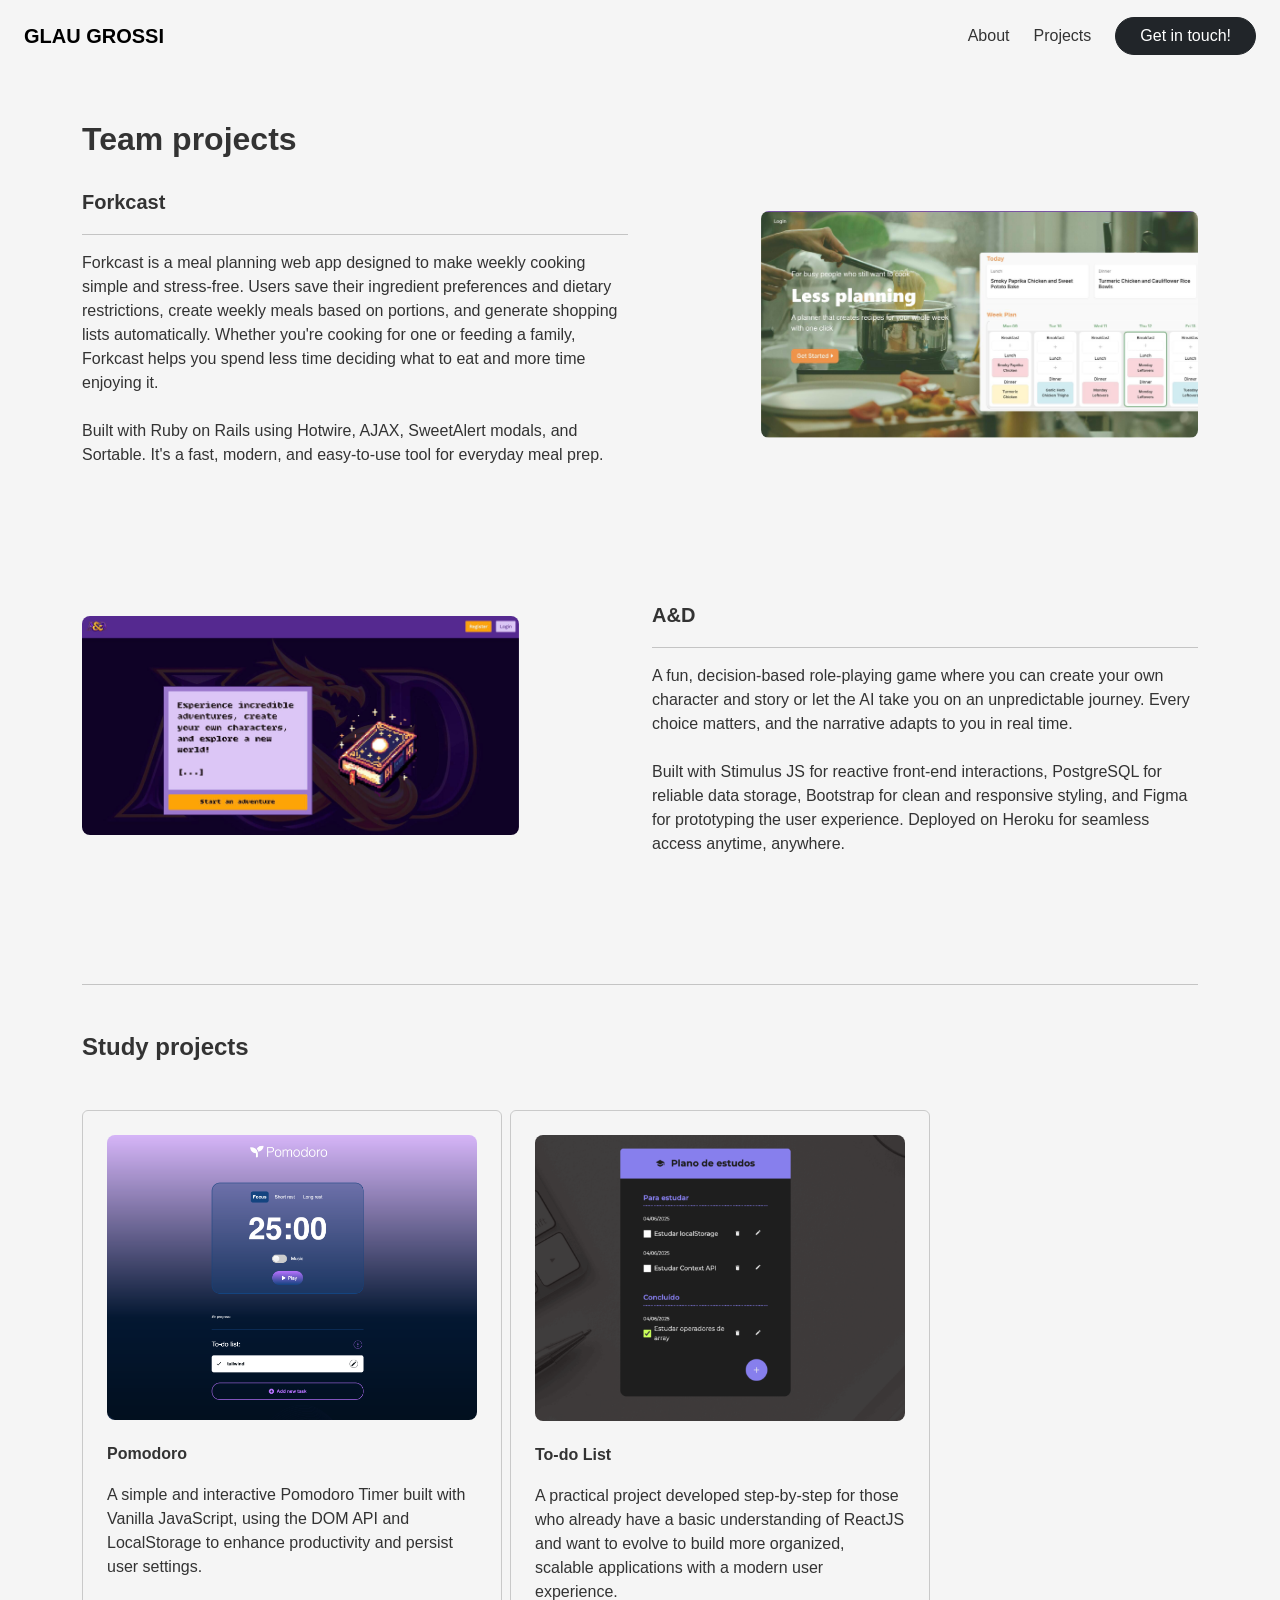
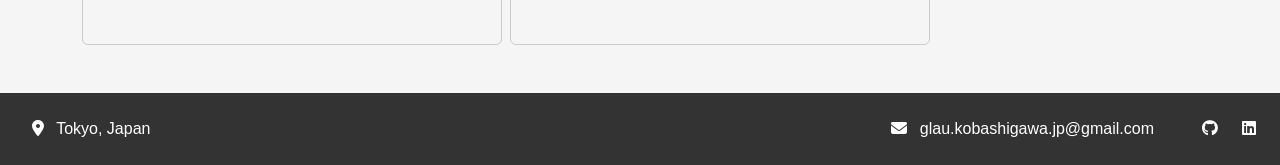
==== projects.html @ 1fcfff51 "profile update" ====
<!doctype html>
<html lang="en">
  <head>
    <meta charset="UTF-8" />
    <meta name="viewport" content="width=device-width, initial-scale=1.0" />
    <title>Glau Grossi</title>

    <link
      href="https://cdn.jsdelivr.net/npm/bootstrap@5.3.0/dist/css/bootstrap.min.css"
      rel="stylesheet"
    />

    <link
      rel="stylesheet"
      href="https://cdnjs.cloudflare.com/ajax/libs/font-awesome/6.5.0/css/all.min.css"
    />

    <link rel="stylesheet" href="style.css" />
  </head>

  <body>
    <nav class="navbar navbar-expand-lg px-4 py-3">
      <a class="navbar-brand fw-bold" href="index.html">GLAU GROSSI</a>

      <div class="ms-auto d-flex align-items-center gap-4">
        <a href="index.html" class="nav-link nav-hover">About</a>
        <a href="projects.html" class="nav-link nav-hover">Projects</a>
        <a
          href="mailto:glau.kobashigawa.jp@gmail.com"
          class="btn btn-dark rounded-pill px-4"
          >Get in touch!</a
        >
      </div>
    </nav>

    <div class="content">

      <section class="container py-5">
        <h2 class="mb-2 section-title">Team projects</h4>
        <a href="https://github.com/cledx/Forkcast" target="_blank">
          <div class="row align-items-center">
            <div class="col-md-6">
              <h5 class="mt-4 section-title">Forkcast</h5>
              <hr />
              <p class="mt-3">Forkcast is a meal planning web app designed to make weekly cooking simple and stress-free. Users save their ingredient preferences and dietary restrictions, create weekly meals based on portions, and generate shopping lists automatically. Whether you're cooking for one or feeding a family, Forkcast helps you spend less time deciding what to eat and more time enjoying it.
                <br/> <br/>Built with Ruby on Rails using Hotwire, AJAX, SweetAlert modals, and Sortable. It's a fast, modern, and easy-to-use tool for everyday meal prep.
              </p>
            </div>

            <div class="col-md-6 text-end">
                <img src="images/project-forkcast-img-preview.jpeg" class="img-preview" alt="project-preview" />
              </div>
          </div>
        </a>
      </section>

      <section class="container py-5">
        <a href="https://github.com/cledx/A_n_D" target="_blank">
        <div class="row align-items-center">
          <div class="col-md-6">
            <img src="images/AID-project-preview.jpeg" class="img-preview" alt="project-preview" />
          </div>
          <div class="col-md-6">
            <h5 class="mt-4 section-title">A&D</h5>
            <hr />
            <p class="mt-3">A fun, decision-based role-playing game where you can create your own character and story or let the AI take you on an unpredictable journey. Every choice matters, and the narrative adapts to you in real time.
              <br/><br/>Built with Stimulus JS for reactive front-end interactions, PostgreSQL for reliable data storage, Bootstrap for clean and responsive styling, and Figma for prototyping the user experience. Deployed on Heroku for seamless access anytime, anywhere.
            </p>
          </div>
        </div>
        </a>
      </section>

      <section class="container py-5">
        <hr>
        <h4 class="section-subtitle mt-5 mb-5">Study projects</h4>
        <div class="d-flex gap-2">
          <div class="card p-4">
            <a href="https://github.com/gkglau/Pomodoro" target="_blank">
              <div>
                <img src="images/pomodoro-preview.png" class="img-preview-card" alt="project-preview" />
              </div>
              <div>
                <h6 class="mt-4 section-title">Pomodoro</h6>
                <p class="mt-3">A simple and interactive Pomodoro Timer built with Vanilla JavaScript, using the DOM API and LocalStorage to enhance productivity and persist user settings.</p>
              </div>
            </a>
            </div>
          <div class="card p-4">
            <a href="https://github.com/gkglau/react-to-do-list" target="_blank">
              <div>
                <img src="images/to-do-list-preview.png" class="img-preview-card" alt="project-preview" />
              </div>
              <div>
                <h6 class="mt-4 section-title">To-do List</h6>
                <p class="mt-3">A practical project developed step-by-step for those who already have a basic understanding of ReactJS and want to evolve to build more organized, scalable applications with a modern user experience.</p>
              </div>
            </a>
            </div>
        </div>
      </section>
    </div>

    <footer class="footer py-4 px-4 d-flex justify-content-between">
      <span><i class="fa-solid fa-location-dot px-2"></i> Tokyo, Japan</span>
      <div class="d-flex gap-4">
        <a href="index.html" class="icon-link">
          <span class="px-4"
            ><i class="fa-solid fa-envelope px-2"></i>
            glau.kobashigawa.jp@gmail.com</span
          >
        </a>
        <a href="https://github.com/gkglau" class="icon-link" target="_blank">
          <span><i class="fa-brands fa-github"></i></span>
        </a>
        <a href="https://www.linkedin.com/in/glau-grossi/" class="icon-link">
          <span><i class="fa-brands fa-linkedin" target="_blank"></i></span>
        </a>
      </div>
    </footer>
  </body>
</html>
---- style.css ----
/* BASE */
body {
  background-color: #f5f5f5;
  font-family: "Arial", sans-serif;
  color: #333;
  display: flex;
  flex-direction: column;
  min-height: 100vh;
  margin: 0;
}
a {
  text-decoration: none;
  color: #333;
}
.nav-hover:hover {
  color: #e4b702;
  font-weight: 600;
}
.hero-title {
  font-size: 48px;
  font-weight: 900;
}

.info-bar {
  background: #333;
  color: white;
  padding: 10px 15px;
  font-size: 14px;
  width: 400px;
}

.section-title {
  font-weight: 700;
  margin-bottom: 20px;
}
.section-subtitle {
  font-weight: 600;
  margin-bottom: 20px;
}
.content {
  flex: 1;
}
.img-preview {
  width: 80%;
  border-radius: 8px;
}
.card {
  width: 420px;
  background: none;
}
.img-preview-card {
  width: 100%;
  border-radius: 8px;
}
.icon-link {
  text-decoration: none;
  color: white;
}
.tag {
  border: 1px solid #333;
  font-size: 10px;
  padding: 4px 8px;
  border-radius: 80px;
}
.tag:hover {
  background-color: #333;
  border: 1px solid black;
  color: white;
}
.footer {
  background-color: #333;
  color: white;
  padding: 20px;
}

@media (max-width: 1060px) {
  .img-hero {
    display: none;
  }
}

@media (max-width: 760px) {
  .img-preview {
    display: none;
  }
}
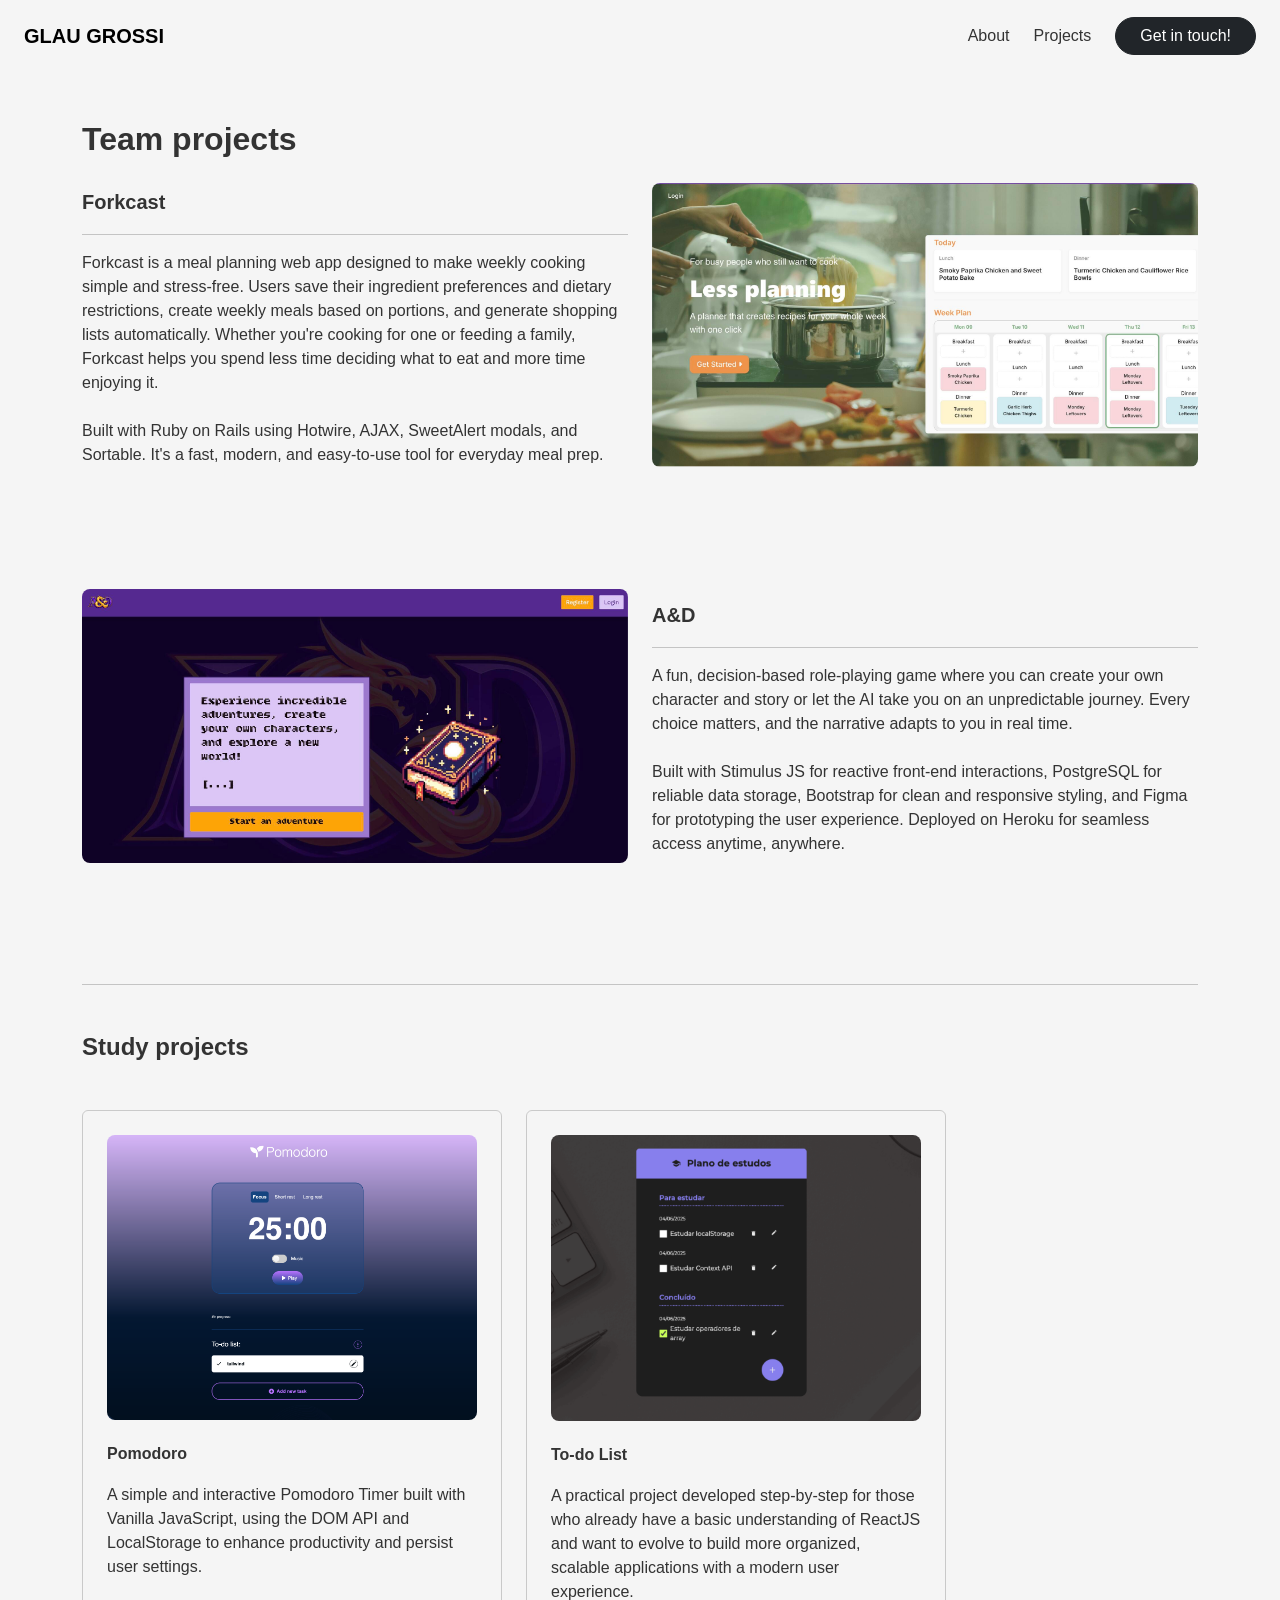
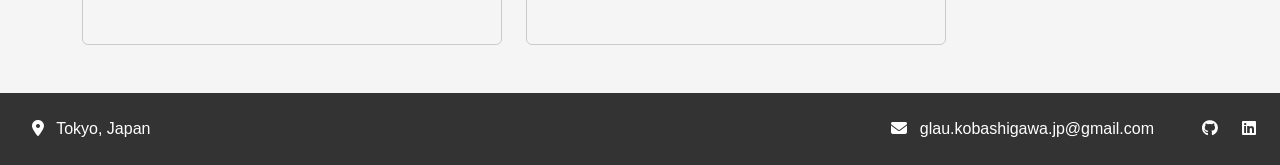
==== commit 0389f769: "profile update" ====
--- a/projects.html
+++ b/projects.html
@@ -20,7 +20,7 @@
 
   <body>
     <nav class="navbar navbar-expand-lg px-4 py-3">
-      <a class="navbar-brand fw-bold" href="index.html">GLAU GROSSI</a>
+      <a class="d-none d-md-inline navbar-brand fw-bold" href="index.html">GLAU GROSSI</a>
 
       <div class="ms-auto d-flex align-items-center gap-4">
         <a href="index.html" class="nav-link nav-hover">About</a>
@@ -39,7 +39,7 @@
         <h2 class="mb-2 section-title">Team projects</h4>
         <a href="https://github.com/cledx/Forkcast" target="_blank">
           <div class="row align-items-center">
-            <div class="col-md-6">
+            <div class="col-lg-6 order-2 order-lg-1">
               <h5 class="mt-4 section-title">Forkcast</h5>
               <hr />
               <p class="mt-3">Forkcast is a meal planning web app designed to make weekly cooking simple and stress-free. Users save their ingredient preferences and dietary restrictions, create weekly meals based on portions, and generate shopping lists automatically. Whether you're cooking for one or feeding a family, Forkcast helps you spend less time deciding what to eat and more time enjoying it.
@@ -47,7 +47,7 @@
               </p>
             </div>
 
-            <div class="col-md-6 text-end">
+            <div class="col-md-6 text-center order-1 order-lg-2">
                 <img src="images/project-forkcast-img-preview.jpeg" class="img-preview" alt="project-preview" />
               </div>
           </div>
@@ -60,7 +60,7 @@
           <div class="col-md-6">
             <img src="images/AID-project-preview.jpeg" class="img-preview" alt="project-preview" />
           </div>
-          <div class="col-md-6">
+          <div class="col-lg-6">
             <h5 class="mt-4 section-title">A&D</h5>
             <hr />
             <p class="mt-3">A fun, decision-based role-playing game where you can create your own character and story or let the AI take you on an unpredictable journey. Every choice matters, and the narrative adapts to you in real time.
@@ -74,7 +74,7 @@
       <section class="container py-5">
         <hr>
         <h4 class="section-subtitle mt-5 mb-5">Study projects</h4>
-        <div class="d-flex gap-2">
+        <div class="d-flex flex-column flex-md-row gap-4">
           <div class="card p-4">
             <a href="https://github.com/gkglau/Pomodoro" target="_blank">
               <div>
@@ -101,8 +101,8 @@
       </section>
     </div>
 
-    <footer class="footer py-4 px-4 d-flex justify-content-between">
-      <span><i class="fa-solid fa-location-dot px-2"></i> Tokyo, Japan</span>
+    <footer class="footer py-4 px-4 d-flex justify-content-between align-items-center">
+      <span class="d-none d-md-inline"><i class="fa-solid fa-location-dot px-2"></i> Tokyo, Japan</span>
       <div class="d-flex gap-4">
         <a href="index.html" class="icon-link">
           <span class="px-4"
--- a/style.css
+++ b/style.css
@@ -21,14 +21,6 @@
   font-weight: 900;
 }
 
-.info-bar {
-  background: #333;
-  color: white;
-  padding: 10px 15px;
-  font-size: 14px;
-  width: 400px;
-}
-
 .section-title {
   font-weight: 700;
   margin-bottom: 20px;
@@ -40,21 +32,18 @@
 .content {
   flex: 1;
 }
+.card {
+  width: 100%;
+  max-width: 420px;
+  background: none;
+}
 .img-preview {
-  width: 80%;
+  width: 100%;
   border-radius: 8px;
-}
-.card {
-  width: 420px;
-  background: none;
 }
 .img-preview-card {
   width: 100%;
   border-radius: 8px;
-}
-.icon-link {
-  text-decoration: none;
-  color: white;
 }
 .tag {
   border: 1px solid #333;
@@ -72,15 +61,7 @@
   color: white;
   padding: 20px;
 }
-
-@media (max-width: 1060px) {
-  .img-hero {
-    display: none;
-  }
+.icon-link {
+  text-decoration: none;
+  color: white;
 }
-
-@media (max-width: 760px) {
-  .img-preview {
-    display: none;
-  }
-}
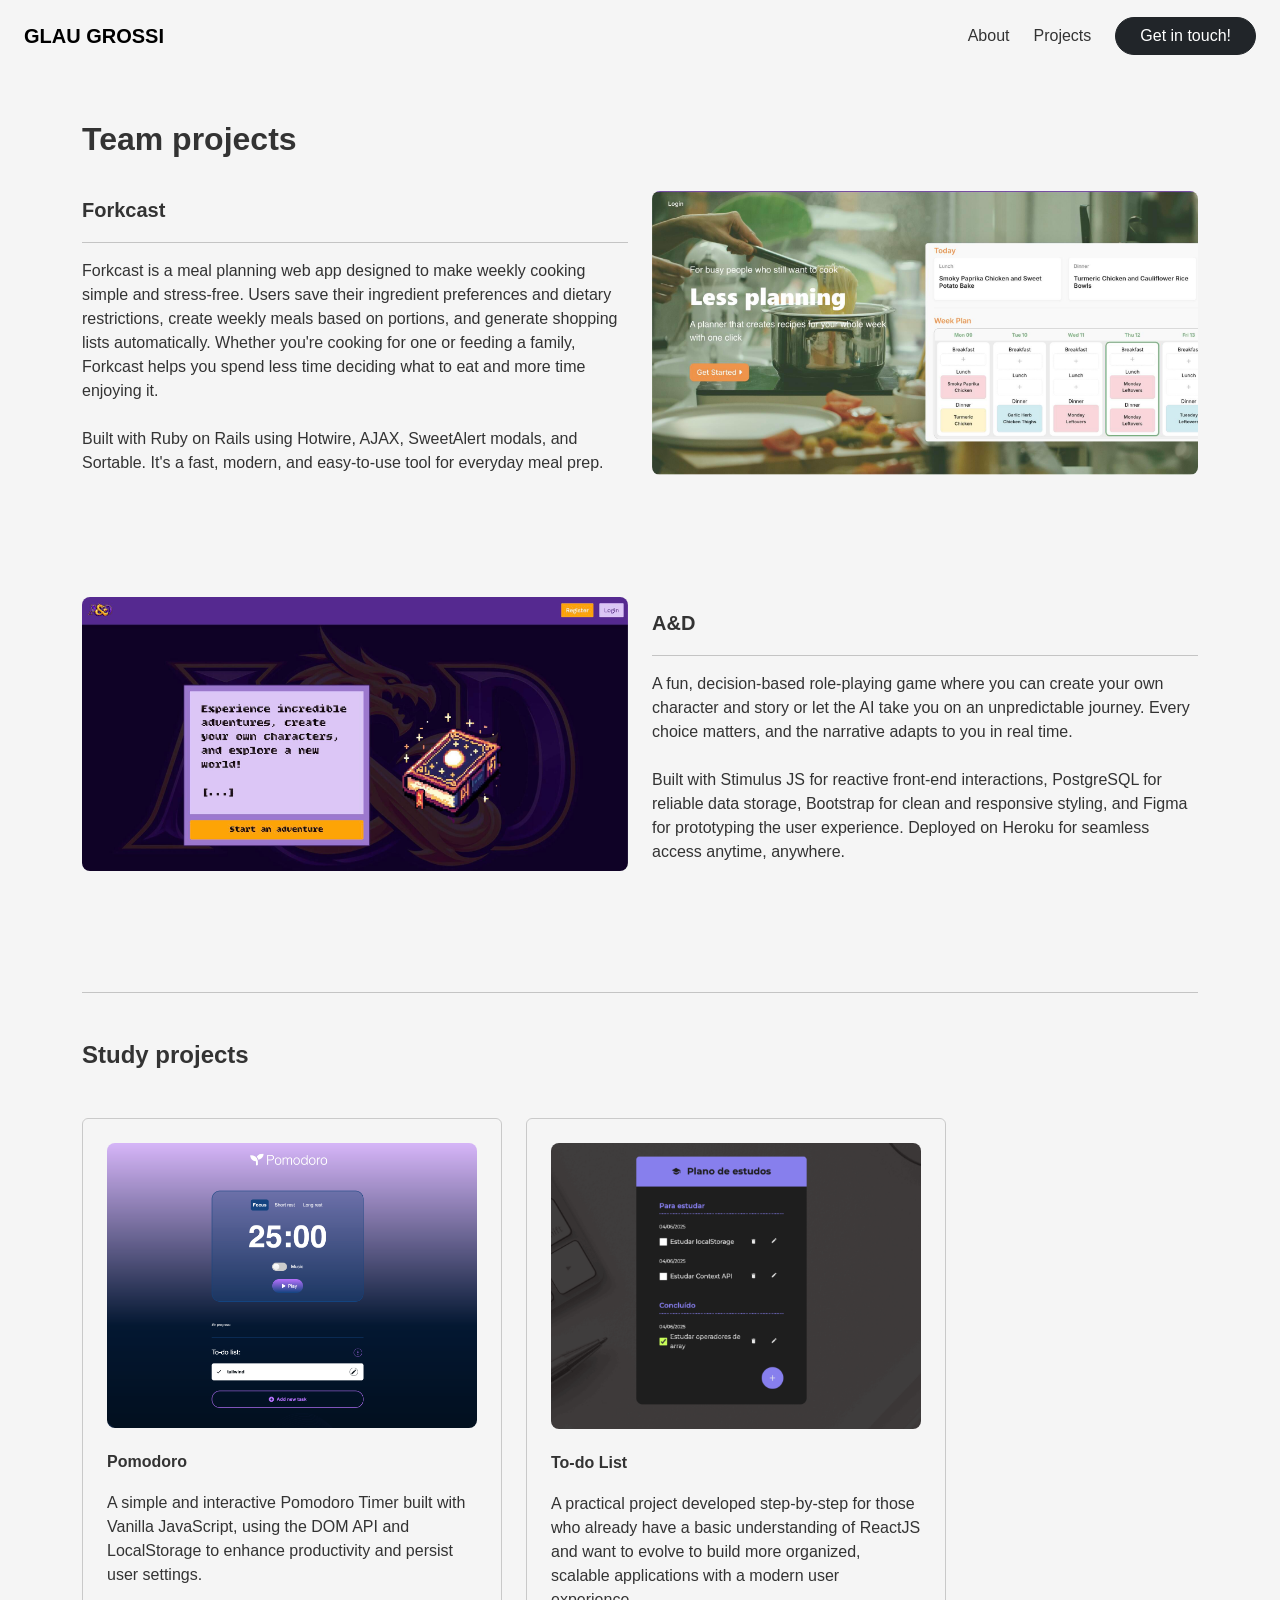
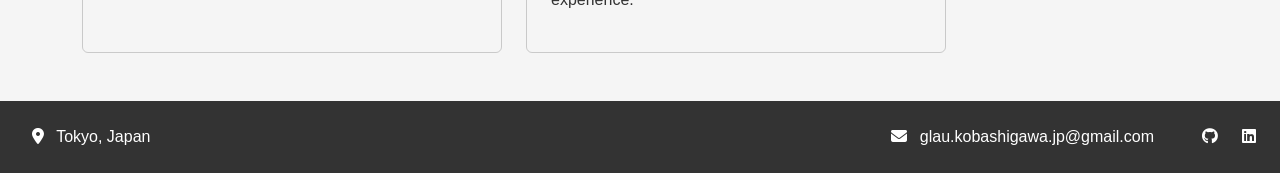
==== commit 58db2a01: "profile update" ====
--- a/projects.html
+++ b/projects.html
@@ -36,7 +36,7 @@
     <div class="content">
 
       <section class="container py-5">
-        <h2 class="mb-2 section-title">Team projects</h4>
+        <h2 class="mb-3 section-title">Team projects</h4>
         <a href="https://github.com/cledx/Forkcast" target="_blank">
           <div class="row align-items-center">
             <div class="col-lg-6 order-2 order-lg-1">
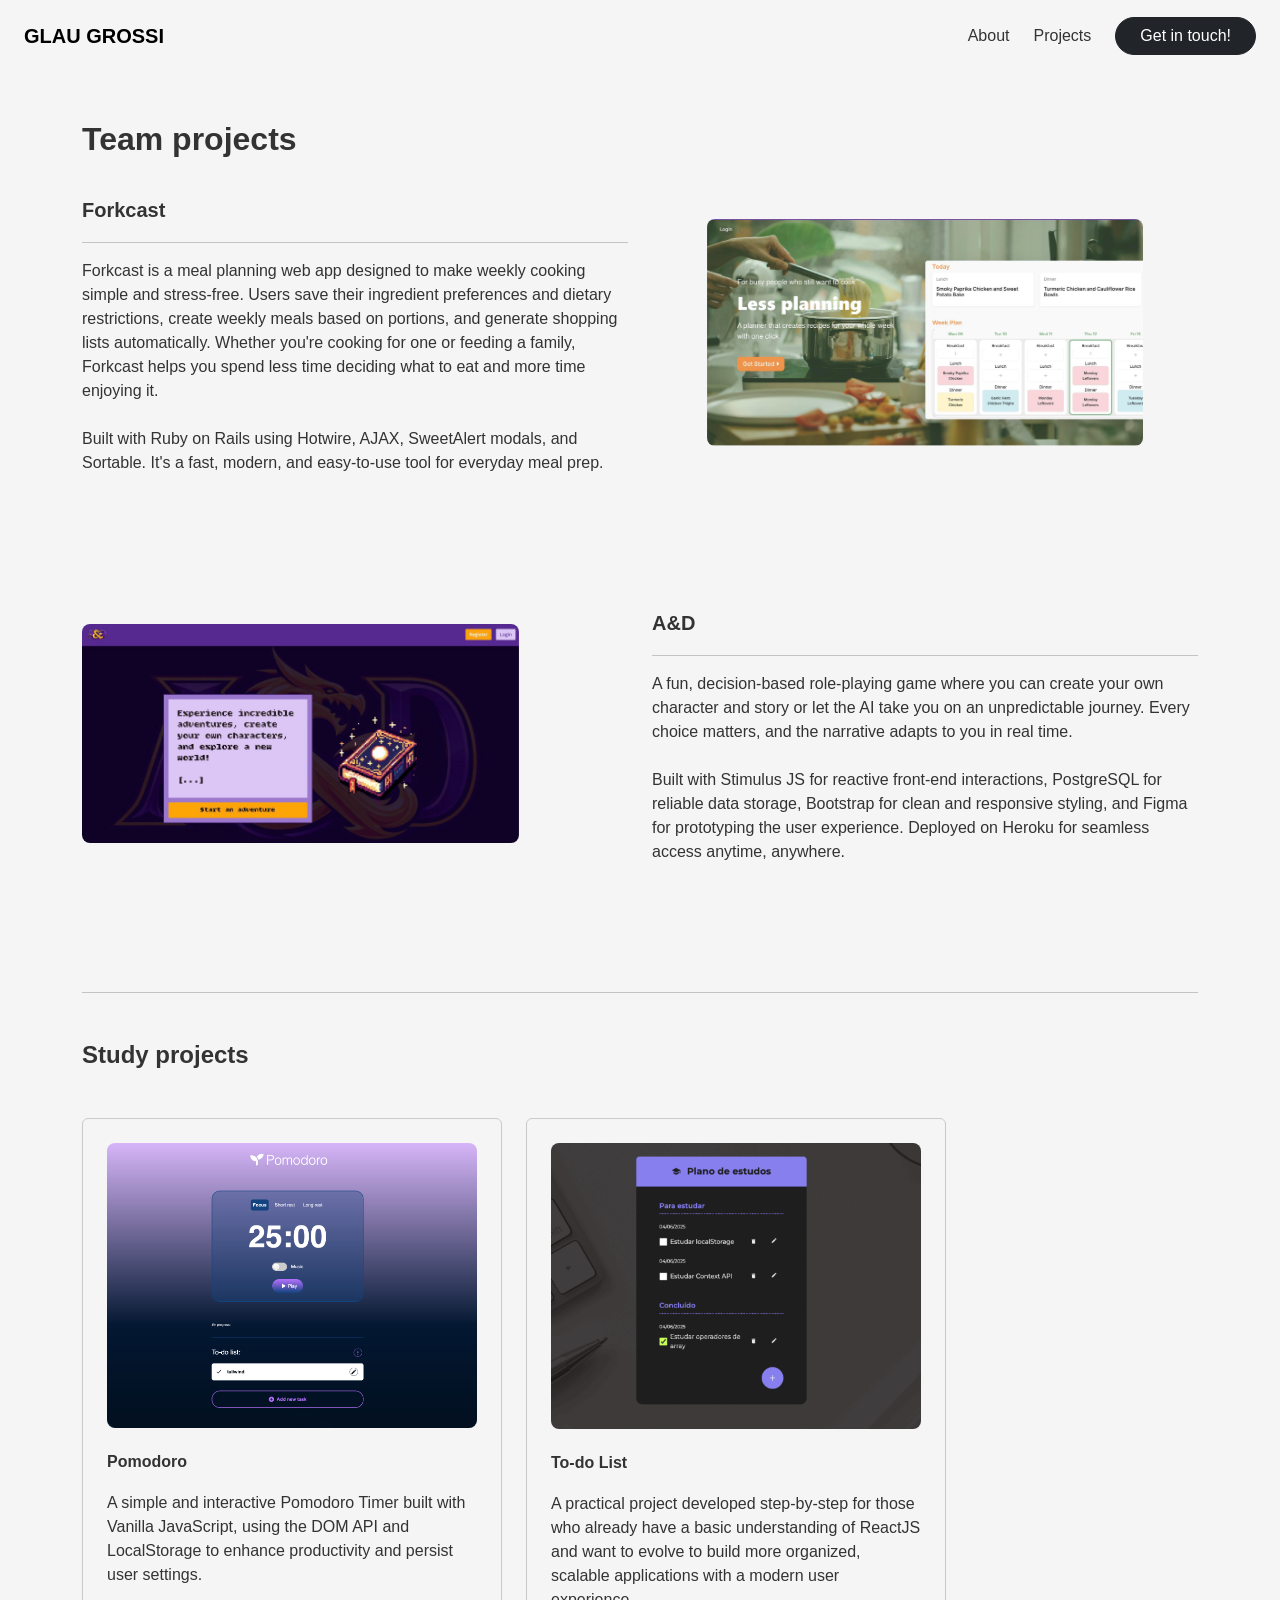
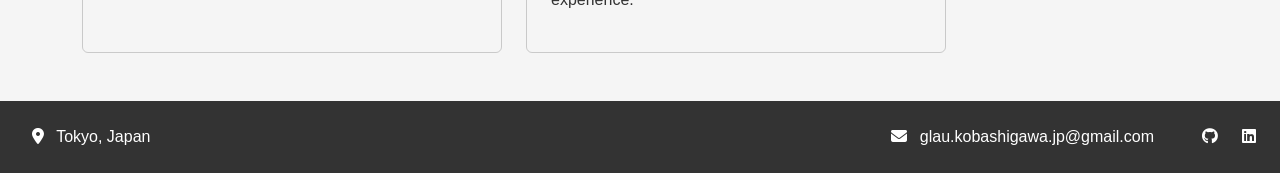
==== commit e88dbfa9: "profile update" ====
--- a/projects.html
+++ b/projects.html
@@ -101,12 +101,16 @@
       </section>
     </div>
 
-    <footer class="footer py-4 px-4 d-flex justify-content-between align-items-center">
-      <span class="d-none d-md-inline"><i class="fa-solid fa-location-dot px-2"></i> Tokyo, Japan</span>
+    <footer
+      class="footer py-4 px-4 d-flex justify-content-between align-items-center"
+    >
+      <span class="d-none d-md-inline"
+        ><i class="fa-solid fa-location-dot px-2"></i> Tokyo, Japan</span
+      >
       <div class="d-flex gap-4">
-        <a href="index.html" class="icon-link">
-          <span class="px-4"
-            ><i class="fa-solid fa-envelope px-2"></i>
+        <a href="#" class="icon-link">
+          <span class="px-0 px-md-4"
+            ><i class="fa-solid fa-envelope px-1 px-md-2"></i>
             glau.kobashigawa.jp@gmail.com</span
           >
         </a>
--- a/style.css
+++ b/style.css
@@ -38,7 +38,7 @@
   background: none;
 }
 .img-preview {
-  width: 100%;
+  width: 80%;
   border-radius: 8px;
 }
 .img-preview-card {
@@ -65,3 +65,9 @@
   text-decoration: none;
   color: white;
 }
+@media (max-width: 767px) {
+  .img-preview {
+    width: 100%;
+    border-radius: 8px;
+  }
+}
